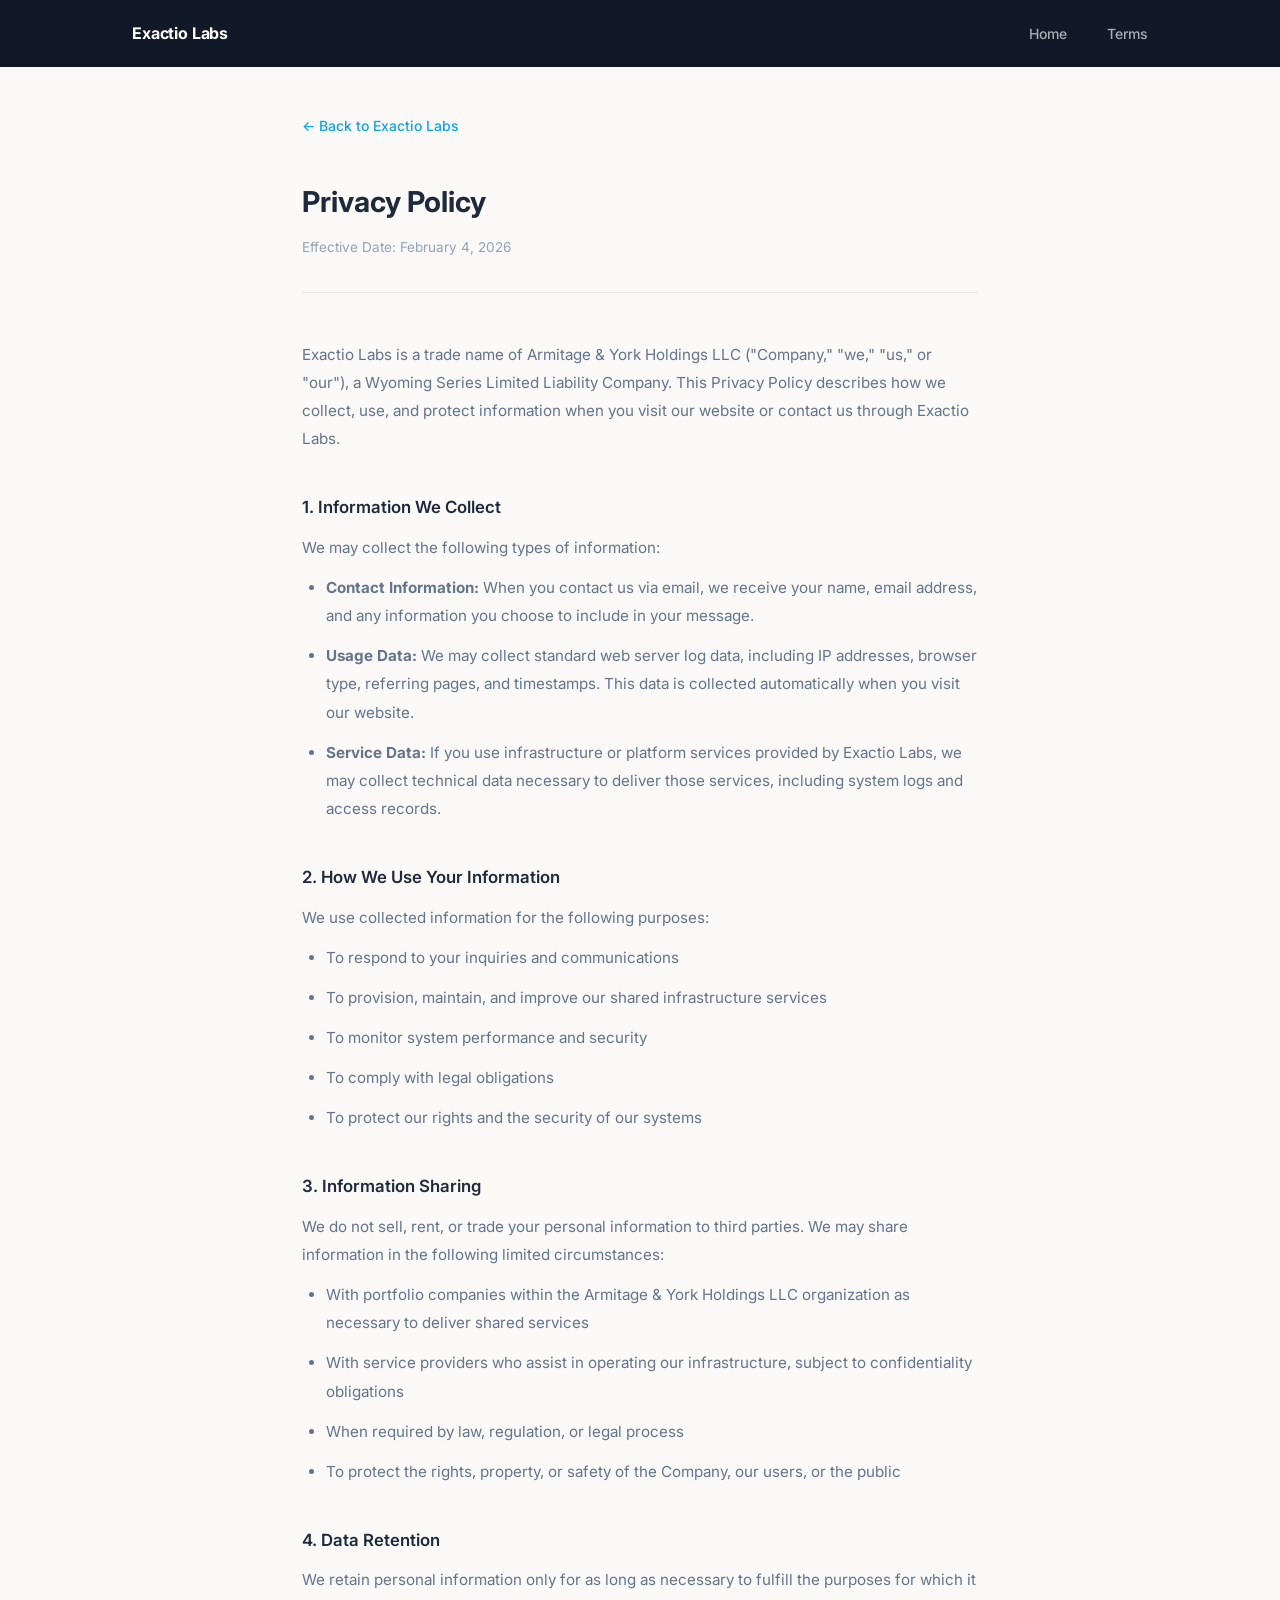
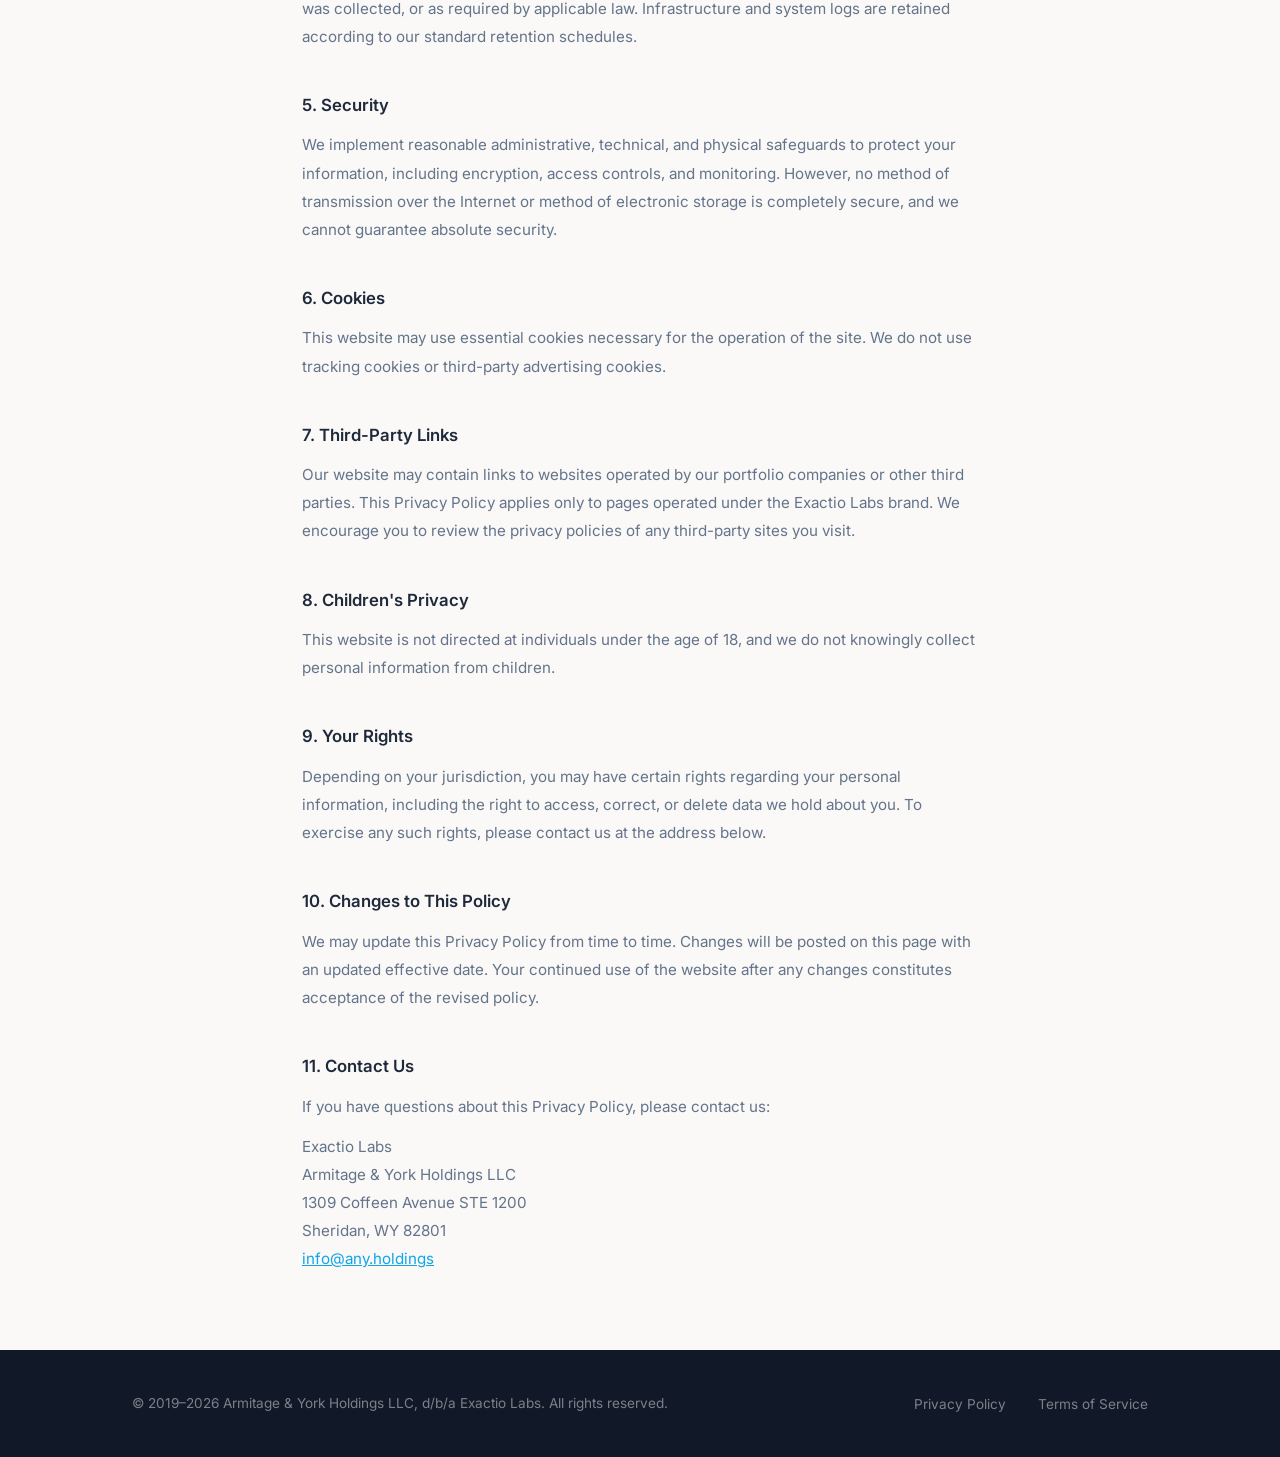
==== exactio-privacy.html @ af87e7b0 "Add Exactio Labs page with privacy policy and terms of service Exactio Labs is the technology operat" ====
<!DOCTYPE html>
<html lang="en">
<head>
    <meta charset="UTF-8">
    <meta name="viewport" content="width=device-width, initial-scale=1.0">
    <title>Privacy Policy &mdash; Exactio Labs</title>
    <meta name="description" content="Privacy Policy for Exactio Labs, a division of Armitage & York Holdings LLC.">
    <link rel="stylesheet" href="style.css">
</head>
<body class="legal-page exactio-page">
    <header>
        <nav>
            <div class="nav-brand">Exactio Labs</div>
            <ul class="nav-links">
                <li><a href="exactio.html">Home</a></li>
                <li><a href="exactio-terms.html">Terms</a></li>
            </ul>
        </nav>
    </header>

    <main class="legal">
        <a href="exactio.html" class="back-link">&larr; Back to Exactio Labs</a>
        <h1>Privacy Policy</h1>
        <p class="effective-date">Effective Date: February 4, 2026</p>

        <p>Exactio Labs is a trade name of Armitage &amp; York Holdings LLC ("Company," "we," "us," or "our"), a Wyoming Series Limited Liability Company. This Privacy Policy describes how we collect, use, and protect information when you visit our website or contact us through Exactio Labs.</p>

        <h2>1. Information We Collect</h2>
        <p>We may collect the following types of information:</p>
        <ul>
            <li><strong>Contact Information:</strong> When you contact us via email, we receive your name, email address, and any information you choose to include in your message.</li>
            <li><strong>Usage Data:</strong> We may collect standard web server log data, including IP addresses, browser type, referring pages, and timestamps. This data is collected automatically when you visit our website.</li>
            <li><strong>Service Data:</strong> If you use infrastructure or platform services provided by Exactio Labs, we may collect technical data necessary to deliver those services, including system logs and access records.</li>
        </ul>

        <h2>2. How We Use Your Information</h2>
        <p>We use collected information for the following purposes:</p>
        <ul>
            <li>To respond to your inquiries and communications</li>
            <li>To provision, maintain, and improve our shared infrastructure services</li>
            <li>To monitor system performance and security</li>
            <li>To comply with legal obligations</li>
            <li>To protect our rights and the security of our systems</li>
        </ul>

        <h2>3. Information Sharing</h2>
        <p>We do not sell, rent, or trade your personal information to third parties. We may share information in the following limited circumstances:</p>
        <ul>
            <li>With portfolio companies within the Armitage &amp; York Holdings LLC organization as necessary to deliver shared services</li>
            <li>With service providers who assist in operating our infrastructure, subject to confidentiality obligations</li>
            <li>When required by law, regulation, or legal process</li>
            <li>To protect the rights, property, or safety of the Company, our users, or the public</li>
        </ul>

        <h2>4. Data Retention</h2>
        <p>We retain personal information only for as long as necessary to fulfill the purposes for which it was collected, or as required by applicable law. Infrastructure and system logs are retained according to our standard retention schedules.</p>

        <h2>5. Security</h2>
        <p>We implement reasonable administrative, technical, and physical safeguards to protect your information, including encryption, access controls, and monitoring. However, no method of transmission over the Internet or method of electronic storage is completely secure, and we cannot guarantee absolute security.</p>

        <h2>6. Cookies</h2>
        <p>This website may use essential cookies necessary for the operation of the site. We do not use tracking cookies or third-party advertising cookies.</p>

        <h2>7. Third-Party Links</h2>
        <p>Our website may contain links to websites operated by our portfolio companies or other third parties. This Privacy Policy applies only to pages operated under the Exactio Labs brand. We encourage you to review the privacy policies of any third-party sites you visit.</p>

        <h2>8. Children's Privacy</h2>
        <p>This website is not directed at individuals under the age of 18, and we do not knowingly collect personal information from children.</p>

        <h2>9. Your Rights</h2>
        <p>Depending on your jurisdiction, you may have certain rights regarding your personal information, including the right to access, correct, or delete data we hold about you. To exercise any such rights, please contact us at the address below.</p>

        <h2>10. Changes to This Policy</h2>
        <p>We may update this Privacy Policy from time to time. Changes will be posted on this page with an updated effective date. Your continued use of the website after any changes constitutes acceptance of the revised policy.</p>

        <h2>11. Contact Us</h2>
        <p>If you have questions about this Privacy Policy, please contact us:</p>
        <p>
            Exactio Labs<br>
            Armitage &amp; York Holdings LLC<br>
            1309 Coffeen Avenue STE 1200<br>
            Sheridan, WY 82801<br>
            <a href="mailto:info@any.holdings">info@any.holdings</a>
        </p>
    </main>

    <footer>
        <div class="footer-content">
            <p>&copy; 2019&ndash;2026 Armitage &amp; York Holdings LLC, d/b/a Exactio Labs. All rights reserved.</p>
            <ul class="footer-links">
                <li><a href="exactio-privacy.html">Privacy Policy</a></li>
                <li><a href="exactio-terms.html">Terms of Service</a></li>
            </ul>
        </div>
    </footer>
</body>
</html>
---- style.css ----
@import url('https://fonts.googleapis.com/css2?family=Inter:wght@300;400;500;600;700;800&display=swap');

*,
*::before,
*::after {
    margin: 0;
    padding: 0;
    box-sizing: border-box;
}

:root {
    --color-navy: #111827;
    --color-navy-warm: #1e293b;
    --color-teal: #0d9488;
    --color-teal-light: #2dd4bf;
    --color-blue: #3b82f6;
    --color-indigo: #6366f1;
    --color-purple: #8b5cf6;
    --color-amber: #f59e0b;
    --color-surface: #ffffff;
    --color-warm-bg: #faf9f7;
    --color-warm-bg-alt: #f5f3f0;
    --color-text: #1e293b;
    --color-text-secondary: #64748b;
    --color-text-light: #94a3b8;
    --color-border: #e2e8f0;
    --color-border-warm: #e8e5e0;
    --max-width: 1080px;
    --gradient-brand: linear-gradient(135deg, #0d9488, #3b82f6, #6366f1);
    --gradient-hero: linear-gradient(160deg, #111827 0%, #1e293b 50%, #1e3a5f 100%);
    --font-heading: 'Inter', -apple-system, BlinkMacSystemFont, "Segoe UI", sans-serif;
    --font-body: 'Inter', -apple-system, BlinkMacSystemFont, "Segoe UI", sans-serif;
}

html {
    scroll-behavior: smooth;
}

body {
    font-family: var(--font-body);
    color: var(--color-text);
    background: var(--color-surface);
    line-height: 1.7;
    font-size: 16px;
    -webkit-font-smoothing: antialiased;
}

/* Navigation */
header {
    position: fixed;
    top: 0;
    left: 0;
    right: 0;
    z-index: 100;
    transition: background 0.3s, backdrop-filter 0.3s, box-shadow 0.3s;
}

header.scrolled {
    background: rgba(17, 24, 39, 0.95);
    backdrop-filter: blur(12px);
    box-shadow: 0 1px 3px rgba(0, 0, 0, 0.15);
}

nav {
    max-width: var(--max-width);
    margin: 0 auto;
    padding: 1.25rem 2rem;
    display: flex;
    justify-content: space-between;
    align-items: center;
}

.nav-brand {
    font-family: var(--font-body);
    font-weight: 700;
    font-size: 1rem;
    color: #ffffff;
    letter-spacing: -0.01em;
}

.nav-links {
    list-style: none;
    display: flex;
    gap: 2.5rem;
}

.nav-links a {
    text-decoration: none;
    color: rgba(255, 255, 255, 0.65);
    font-size: 0.875rem;
    font-weight: 500;
    transition: color 0.2s;
}

.nav-links a:hover {
    color: #ffffff;
}

/* Hero */
.hero {
    background: var(--gradient-hero);
    padding: 11rem 2rem 7rem;
    text-align: center;
    position: relative;
    overflow: hidden;
}

.hero::before {
    content: '';
    position: absolute;
    top: -50%;
    left: -50%;
    width: 200%;
    height: 200%;
    background: radial-gradient(ellipse at 25% 50%, rgba(13, 148, 136, 0.1) 0%, transparent 50%),
                radial-gradient(ellipse at 75% 40%, rgba(99, 102, 241, 0.07) 0%, transparent 50%),
                radial-gradient(ellipse at 50% 80%, rgba(245, 158, 11, 0.04) 0%, transparent 40%);
    pointer-events: none;
}

.hero-inner {
    max-width: var(--max-width);
    margin: 0 auto;
    position: relative;
    z-index: 1;
}

.hero-badge {
    display: inline-block;
    padding: 0.4rem 1.1rem;
    background: rgba(45, 212, 191, 0.1);
    border: 1px solid rgba(45, 212, 191, 0.2);
    border-radius: 100px;
    font-size: 0.8rem;
    font-weight: 500;
    color: var(--color-teal-light);
    letter-spacing: 0.04em;
    margin-bottom: 2.25rem;
}

.hero h1 {
    font-family: var(--font-heading);
    font-size: 3.5rem;
    font-weight: 800;
    color: #ffffff;
    letter-spacing: -0.04em;
    margin-bottom: 1.5rem;
    line-height: 1.2;
}

.tagline {
    font-size: 1.15rem;
    color: rgba(255, 255, 255, 0.55);
    max-width: 520px;
    margin: 0 auto;
    font-weight: 400;
    line-height: 1.8;
}

.hero-divider {
    width: 48px;
    height: 3px;
    background: var(--gradient-brand);
    border-radius: 3px;
    margin: 2.75rem auto 0;
}

/* Shared section wrapper */
.container {
    max-width: var(--max-width);
    margin: 0 auto;
    padding: 5rem 2rem;
}

/* Section labels and headings */
.section-label {
    display: block;
    font-size: 0.75rem;
    font-weight: 600;
    text-transform: uppercase;
    letter-spacing: 0.12em;
    color: var(--color-teal);
    margin-bottom: 0.75rem;
}

.container h2 {
    font-family: var(--font-heading);
    font-size: 2rem;
    font-weight: 700;
    color: var(--color-text);
    margin-bottom: 1.5rem;
    letter-spacing: -0.01em;
    line-height: 1.3;
}

.container > p {
    color: var(--color-text-secondary);
    margin-bottom: 1rem;
    max-width: 640px;
    font-size: 1.02rem;
}

/* About */
#about {
    background: var(--color-surface);
}

.about-grid {
    display: grid;
    grid-template-columns: 1fr 1fr;
    gap: 1.5rem;
    margin-top: 2.5rem;
}

.about-stat {
    text-align: center;
    padding: 2.25rem 1.5rem;
    background: var(--color-warm-bg);
    border-radius: 14px;
    border: 1px solid var(--color-border-warm);
}

.about-stat .stat-value {
    font-family: var(--font-heading);
    font-size: 2.5rem;
    font-weight: 800;
    letter-spacing: -0.02em;
    background: var(--gradient-brand);
    -webkit-background-clip: text;
    -webkit-text-fill-color: transparent;
    background-clip: text;
    line-height: 1.2;
}

.about-stat .stat-label {
    font-size: 0.85rem;
    color: var(--color-text-secondary);
    margin-top: 0.5rem;
    font-weight: 500;
}

/* Portfolio */
#portfolio {
    background: var(--color-warm-bg);
}

.portfolio-grid {
    display: grid;
    grid-template-columns: 1fr 1fr;
    gap: 2rem;
    margin-top: 2.5rem;
}

.portfolio-card {
    background: var(--color-surface);
    border: 1px solid var(--color-border-warm);
    border-radius: 16px;
    padding: 2.25rem;
    position: relative;
    overflow: hidden;
    transition: transform 0.2s, box-shadow 0.2s;
}

.portfolio-card:hover {
    transform: translateY(-3px);
    box-shadow: 0 16px 48px rgba(0, 0, 0, 0.08);
}

.portfolio-card::before {
    content: '';
    position: absolute;
    top: 0;
    left: 0;
    right: 0;
    height: 3px;
}

.portfolio-card:nth-child(1)::before {
    background: linear-gradient(90deg, var(--color-teal), var(--color-blue));
}

.portfolio-card:nth-child(2)::before {
    background: linear-gradient(90deg, var(--color-blue), var(--color-purple));
}

.card-icon {
    width: 48px;
    height: 48px;
    border-radius: 12px;
    display: flex;
    align-items: center;
    justify-content: center;
    margin-bottom: 1.5rem;
}

.card-icon.teal {
    background: rgba(13, 148, 136, 0.08);
    color: var(--color-teal);
}

.card-icon.indigo {
    background: rgba(99, 102, 241, 0.08);
    color: var(--color-indigo);
}

.portfolio-card .series-label {
    display: block;
    font-size: 0.7rem;
    font-weight: 600;
    color: var(--color-text-light);
    text-transform: uppercase;
    letter-spacing: 0.1em;
    margin-bottom: 0.5rem;
}

.portfolio-card h3 {
    font-family: var(--font-heading);
    font-size: 1.35rem;
    font-weight: 700;
    margin-bottom: 0.75rem;
    letter-spacing: -0.01em;
}

.portfolio-card .card-desc {
    font-size: 0.95rem;
    color: var(--color-text-secondary);
    line-height: 1.75;
    margin: 0;
}

.card-tags {
    display: flex;
    flex-wrap: wrap;
    gap: 0.5rem;
    margin-top: 1.25rem;
}

.card-tag {
    display: inline-block;
    font-size: 0.7rem;
    font-weight: 500;
    padding: 0.3rem 0.75rem;
    border-radius: 100px;
    background: var(--color-warm-bg);
    color: var(--color-text-secondary);
    border: 1px solid var(--color-border-warm);
    line-height: 1.4;
    white-space: nowrap;
}

.card-tag-domain {
    display: inline-block;
    margin-top: 1.5rem;
    font-size: 0.85rem;
    font-weight: 500;
    color: var(--color-text-light);
}

.portfolio-link {
    display: inline-flex;
    align-items: center;
    gap: 0.4rem;
    margin-top: 1.5rem;
    font-size: 0.9rem;
    font-weight: 600;
    text-decoration: none;
    transition: gap 0.2s;
}

.portfolio-card:nth-child(1) .portfolio-link {
    color: var(--color-teal);
}

.portfolio-card:nth-child(2) .portfolio-link {
    color: var(--color-indigo);
}

.portfolio-link:hover {
    gap: 0.6rem;
}

/* Contact */
#contact {
    background: var(--color-surface);
}

.contact-grid {
    display: grid;
    grid-template-columns: 1fr 1fr;
    gap: 2rem;
    margin-top: 2.5rem;
}

.contact-card {
    padding: 2rem;
    background: var(--color-warm-bg);
    border-radius: 14px;
    border: 1px solid var(--color-border-warm);
}

.contact-card h3 {
    font-size: 0.95rem;
    font-weight: 600;
    margin-bottom: 0.75rem;
    color: var(--color-text);
}

.contact-card p {
    font-size: 0.95rem;
    color: var(--color-text-secondary);
    margin: 0;
    line-height: 1.7;
}

.contact-card a {
    color: var(--color-teal);
    text-decoration: none;
    font-weight: 500;
}

.contact-card a:hover {
    text-decoration: underline;
}

/* Footer */
footer {
    background: var(--color-navy);
    color: rgba(255, 255, 255, 0.45);
}

.footer-content {
    max-width: var(--max-width);
    margin: 0 auto;
    padding: 2.5rem 2rem;
    display: flex;
    justify-content: space-between;
    align-items: center;
    flex-wrap: wrap;
    gap: 1rem;
}

.footer-content p {
    font-size: 0.85rem;
}

.footer-links {
    list-style: none;
    display: flex;
    gap: 2rem;
}

.footer-links a {
    font-size: 0.85rem;
    color: rgba(255, 255, 255, 0.45);
    text-decoration: none;
    transition: color 0.2s;
}

.footer-links a:hover {
    color: rgba(255, 255, 255, 0.8);
}

/* Legal pages */
.legal-page {
    background: var(--color-warm-bg);
    min-height: 100vh;
}

.legal-page header {
    background: var(--color-navy);
}

.legal {
    max-width: 740px;
    margin: 0 auto;
    padding: 7rem 2rem 4rem;
}

.back-link {
    display: inline-flex;
    align-items: center;
    gap: 0.4rem;
    margin-bottom: 2.5rem;
    color: var(--color-teal);
    text-decoration: none;
    font-size: 0.875rem;
    font-weight: 500;
    transition: gap 0.2s;
}

.back-link:hover {
    gap: 0.6rem;
}

.legal h1 {
    font-family: var(--font-heading);
    font-size: 1.8rem;
    font-weight: 700;
    color: var(--color-text);
    margin-bottom: 0.5rem;
}

.legal .effective-date {
    font-size: 0.85rem;
    color: var(--color-text-light);
    margin-bottom: 3rem;
    padding-bottom: 2rem;
    border-bottom: 1px solid var(--color-border-warm);
}

.legal h2 {
    font-size: 1.05rem;
    font-weight: 600;
    color: var(--color-text);
    margin-top: 2.5rem;
    margin-bottom: 0.75rem;
}

.legal p,
.legal li {
    color: var(--color-text-secondary);
    margin-bottom: 0.75rem;
    font-size: 0.95rem;
    line-height: 1.85;
}

.legal ul {
    margin-left: 1.5rem;
    margin-bottom: 1rem;
}

.legal a {
    color: var(--color-teal);
}

/* Exactio Labs page */
.exactio-page {
    --color-exactio: #0ea5e9;
    --color-exactio-light: #38bdf8;
    --color-exactio-dark: #0284c7;
    --gradient-exactio: linear-gradient(135deg, #0ea5e9, #6366f1);
    --gradient-exactio-hero: linear-gradient(160deg, #0f172a 0%, #1e293b 50%, #172554 100%);
}

.exactio-hero {
    background: var(--gradient-exactio-hero);
}

.exactio-hero::before {
    content: '';
    position: absolute;
    top: -50%;
    left: -50%;
    width: 200%;
    height: 200%;
    background: radial-gradient(ellipse at 30% 50%, rgba(14, 165, 233, 0.1) 0%, transparent 50%),
                radial-gradient(ellipse at 70% 40%, rgba(99, 102, 241, 0.08) 0%, transparent 50%),
                radial-gradient(ellipse at 50% 80%, rgba(56, 189, 248, 0.04) 0%, transparent 40%);
    pointer-events: none;
}

.exactio-hero .hero-badge {
    background: rgba(14, 165, 233, 0.1);
    border-color: rgba(14, 165, 233, 0.2);
    color: var(--color-exactio-light);
}

.exactio-hero .hero-divider {
    background: var(--gradient-exactio);
}

.exactio-label {
    color: var(--color-exactio);
}

.exactio-stat .stat-value {
    background: var(--gradient-exactio);
    -webkit-background-clip: text;
    -webkit-text-fill-color: transparent;
    background-clip: text;
}

/* Services */
#services {
    background: var(--color-warm-bg);
}

.services-grid {
    display: grid;
    grid-template-columns: 1fr 1fr 1fr;
    gap: 1.5rem;
    margin-top: 2.5rem;
}

.service-card {
    background: var(--color-surface);
    border: 1px solid var(--color-border-warm);
    border-radius: 16px;
    padding: 2rem;
    position: relative;
    overflow: hidden;
    transition: transform 0.2s, box-shadow 0.2s;
}

.service-card::before {
    content: '';
    position: absolute;
    top: 0;
    left: 0;
    right: 0;
    height: 3px;
    background: var(--gradient-exactio);
    opacity: 0;
    transition: opacity 0.2s;
}

.service-card:hover {
    transform: translateY(-3px);
    box-shadow: 0 16px 48px rgba(0, 0, 0, 0.08);
}

.service-card:hover::before {
    opacity: 1;
}

.service-icon {
    width: 48px;
    height: 48px;
    border-radius: 12px;
    display: flex;
    align-items: center;
    justify-content: center;
    margin-bottom: 1.25rem;
    background: rgba(14, 165, 233, 0.08);
    color: var(--color-exactio);
}

.service-card h3 {
    font-family: var(--font-heading);
    font-size: 1.1rem;
    font-weight: 700;
    margin-bottom: 0.65rem;
    letter-spacing: -0.01em;
    color: var(--color-text);
}

.service-card p {
    font-size: 0.92rem;
    color: var(--color-text-secondary);
    line-height: 1.75;
    margin: 0;
}

.exactio-page .contact-card a {
    color: var(--color-exactio);
}

.exactio-page .legal a {
    color: var(--color-exactio);
}

.exactio-card::before {
    background: var(--gradient-exactio) !important;
}

.exactio-icon-teal {
    background: rgba(14, 165, 233, 0.08);
    color: var(--color-exactio);
}

.exactio-icon-indigo {
    background: rgba(99, 102, 241, 0.08);
    color: var(--color-indigo);
}

.exactio-link {
    color: var(--color-exactio);
}

/* Responsive */
@media (max-width: 768px) {
    nav {
        padding: 1rem 1.5rem;
    }

    .nav-brand {
        font-size: 0.9rem;
    }

    .nav-links {
        gap: 1.5rem;
    }

    .nav-links a {
        font-size: 0.8rem;
    }

    .hero {
        padding: 8rem 1.5rem 4.5rem;
    }

    .hero h1 {
        font-size: 2.2rem;
    }

    .tagline {
        font-size: 1rem;
    }

    .container {
        padding: 3.5rem 1.5rem;
    }

    .container h2 {
        font-size: 1.6rem;
    }

    .about-grid {
        grid-template-columns: 1fr 1fr;
        gap: 1rem;
    }

    .about-stat .stat-value {
        font-size: 2rem;
    }

    .portfolio-grid {
        grid-template-columns: 1fr;
    }

    .services-grid {
        grid-template-columns: 1fr 1fr;
    }

    .contact-grid {
        grid-template-columns: 1fr;
    }

    .footer-content {
        flex-direction: column;
        text-align: center;
    }

    .legal {
        padding: 6rem 1.5rem 3rem;
    }
}

@media (max-width: 480px) {
    .hero h1 {
        font-size: 1.75rem;
    }

    .about-grid {
        grid-template-columns: 1fr;
    }

    .services-grid {
        grid-template-columns: 1fr;
    }
}
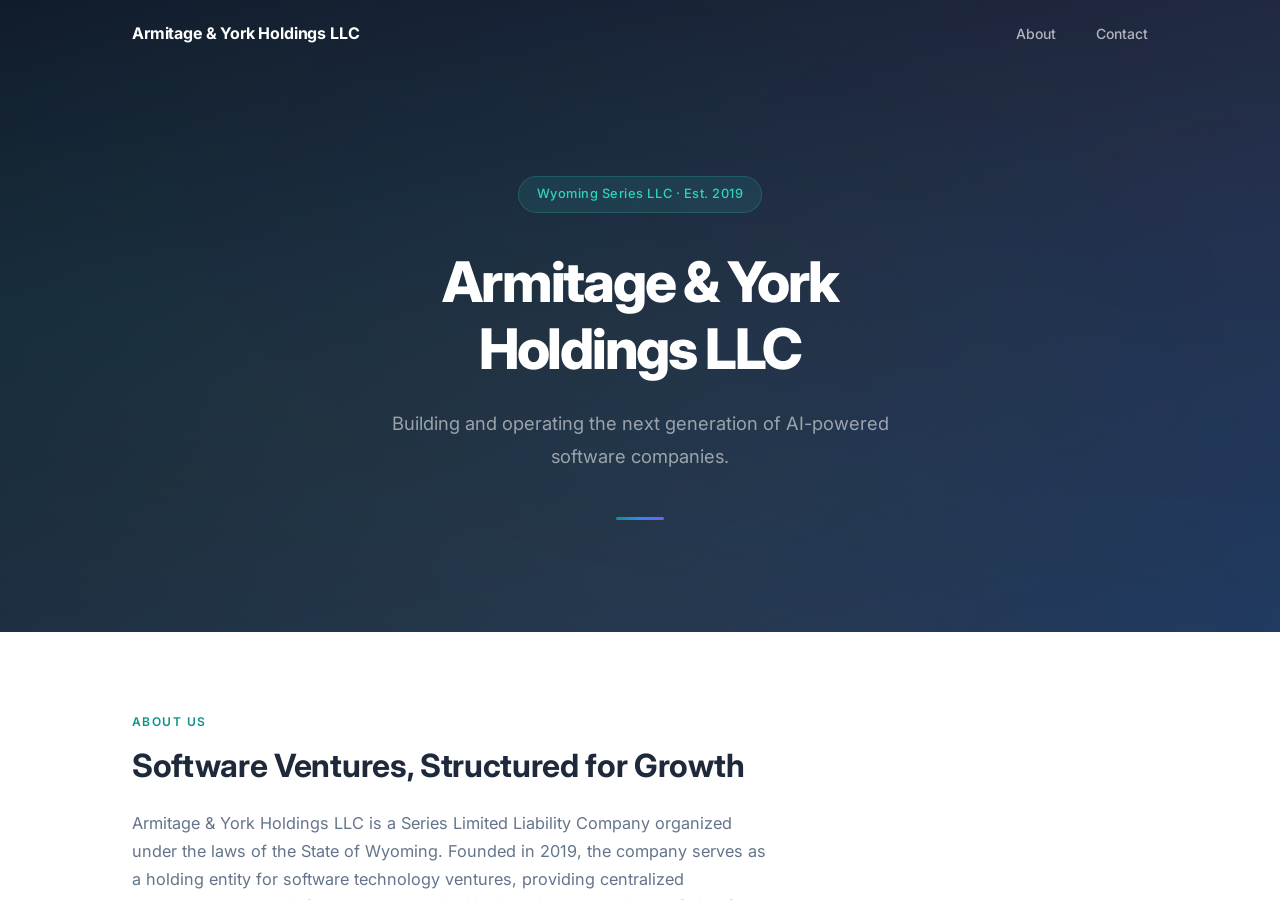
==== commit 160abe68: "Simplify any.holdings to a standalone page: remove portfolio/operations sections and project links; " ====
--- a/exactio-privacy.html
+++ b/exactio-privacy.html
@@ -1,97 +1,9 @@
 <!DOCTYPE html>
 <html lang="en">
 <head>
-    <meta charset="UTF-8">
-    <meta name="viewport" content="width=device-width, initial-scale=1.0">
-    <title>Privacy Policy &mdash; Exactio Labs</title>
-    <meta name="description" content="Privacy Policy for Exactio Labs, a division of Armitage & York Holdings LLC.">
-    <link rel="stylesheet" href="style.css">
+<meta charset="UTF-8">
+<meta http-equiv="refresh" content="0; url=/">
+<title>Armitage &amp; York Holdings LLC</title>
 </head>
-<body class="legal-page exactio-page">
-    <header>
-        <nav>
-            <div class="nav-brand">Exactio Labs</div>
-            <ul class="nav-links">
-                <li><a href="exactio.html">Home</a></li>
-                <li><a href="exactio-terms.html">Terms</a></li>
-            </ul>
-        </nav>
-    </header>
-
-    <main class="legal">
-        <a href="exactio.html" class="back-link">&larr; Back to Exactio Labs</a>
-        <h1>Privacy Policy</h1>
-        <p class="effective-date">Effective Date: February 4, 2026</p>
-
-        <p>Exactio Labs is a trade name of Armitage &amp; York Holdings LLC ("Company," "we," "us," or "our"), a Wyoming Series Limited Liability Company. This Privacy Policy describes how we collect, use, and protect information when you visit our website or contact us through Exactio Labs.</p>
-
-        <h2>1. Information We Collect</h2>
-        <p>We may collect the following types of information:</p>
-        <ul>
-            <li><strong>Contact Information:</strong> When you contact us via email, we receive your name, email address, and any information you choose to include in your message.</li>
-            <li><strong>Usage Data:</strong> We may collect standard web server log data, including IP addresses, browser type, referring pages, and timestamps. This data is collected automatically when you visit our website.</li>
-            <li><strong>Service Data:</strong> If you use infrastructure or platform services provided by Exactio Labs, we may collect technical data necessary to deliver those services, including system logs and access records.</li>
-        </ul>
-
-        <h2>2. How We Use Your Information</h2>
-        <p>We use collected information for the following purposes:</p>
-        <ul>
-            <li>To respond to your inquiries and communications</li>
-            <li>To provision, maintain, and improve our shared infrastructure services</li>
-            <li>To monitor system performance and security</li>
-            <li>To comply with legal obligations</li>
-            <li>To protect our rights and the security of our systems</li>
-        </ul>
-
-        <h2>3. Information Sharing</h2>
-        <p>We do not sell, rent, or trade your personal information to third parties. We may share information in the following limited circumstances:</p>
-        <ul>
-            <li>With portfolio companies within the Armitage &amp; York Holdings LLC organization as necessary to deliver shared services</li>
-            <li>With service providers who assist in operating our infrastructure, subject to confidentiality obligations</li>
-            <li>When required by law, regulation, or legal process</li>
-            <li>To protect the rights, property, or safety of the Company, our users, or the public</li>
-        </ul>
-
-        <h2>4. Data Retention</h2>
-        <p>We retain personal information only for as long as necessary to fulfill the purposes for which it was collected, or as required by applicable law. Infrastructure and system logs are retained according to our standard retention schedules.</p>
-
-        <h2>5. Security</h2>
-        <p>We implement reasonable administrative, technical, and physical safeguards to protect your information, including encryption, access controls, and monitoring. However, no method of transmission over the Internet or method of electronic storage is completely secure, and we cannot guarantee absolute security.</p>
-
-        <h2>6. Cookies</h2>
-        <p>This website may use essential cookies necessary for the operation of the site. We do not use tracking cookies or third-party advertising cookies.</p>
-
-        <h2>7. Third-Party Links</h2>
-        <p>Our website may contain links to websites operated by our portfolio companies or other third parties. This Privacy Policy applies only to pages operated under the Exactio Labs brand. We encourage you to review the privacy policies of any third-party sites you visit.</p>
-
-        <h2>8. Children's Privacy</h2>
-        <p>This website is not directed at individuals under the age of 18, and we do not knowingly collect personal information from children.</p>
-
-        <h2>9. Your Rights</h2>
-        <p>Depending on your jurisdiction, you may have certain rights regarding your personal information, including the right to access, correct, or delete data we hold about you. To exercise any such rights, please contact us at the address below.</p>
-
-        <h2>10. Changes to This Policy</h2>
-        <p>We may update this Privacy Policy from time to time. Changes will be posted on this page with an updated effective date. Your continued use of the website after any changes constitutes acceptance of the revised policy.</p>
-
-        <h2>11. Contact Us</h2>
-        <p>If you have questions about this Privacy Policy, please contact us:</p>
-        <p>
-            Exactio Labs<br>
-            Armitage &amp; York Holdings LLC<br>
-            1309 Coffeen Avenue STE 1200<br>
-            Sheridan, WY 82801<br>
-            <a href="mailto:info@any.holdings">info@any.holdings</a>
-        </p>
-    </main>
-
-    <footer>
-        <div class="footer-content">
-            <p>&copy; 2019&ndash;2026 Armitage &amp; York Holdings LLC, d/b/a Exactio Labs. All rights reserved.</p>
-            <ul class="footer-links">
-                <li><a href="exactio-privacy.html">Privacy Policy</a></li>
-                <li><a href="exactio-terms.html">Terms of Service</a></li>
-            </ul>
-        </div>
-    </footer>
-</body>
+<body><p><a href="/">Armitage &amp; York Holdings LLC</a></p></body>
 </html>
